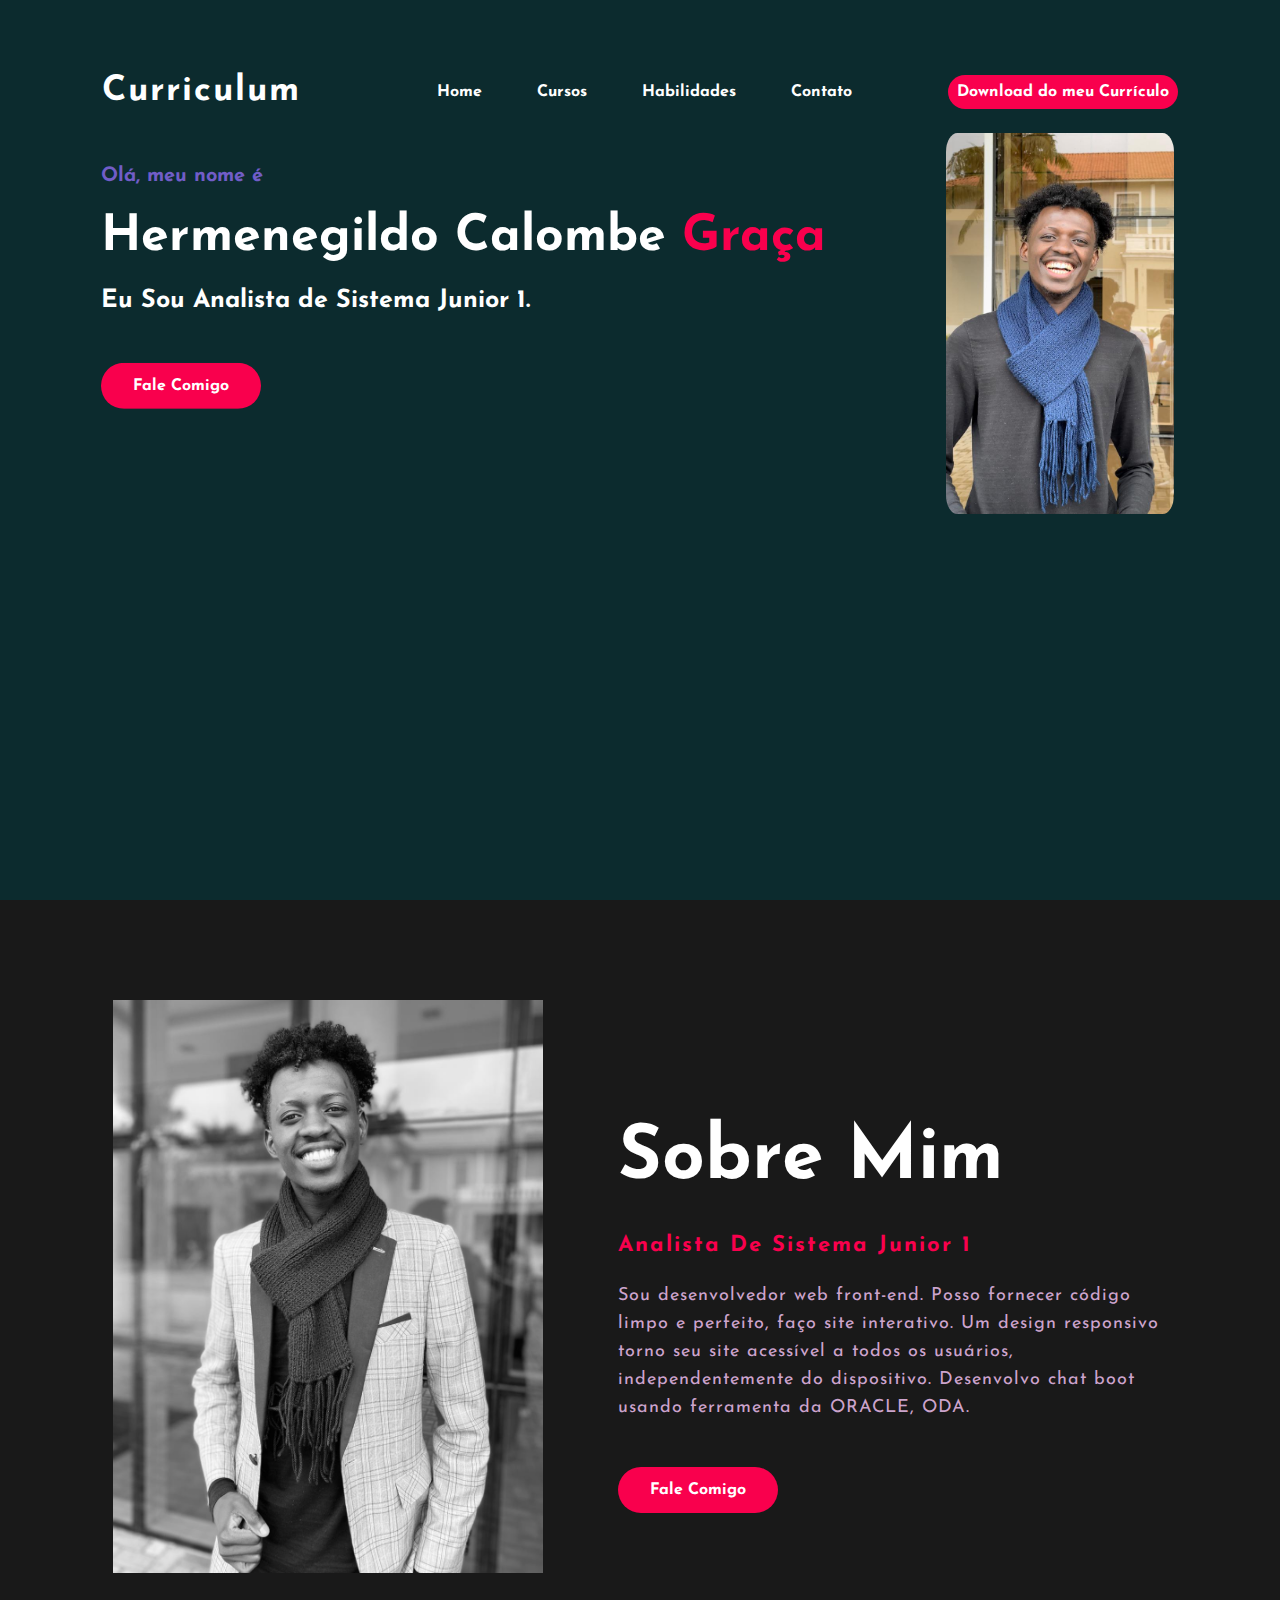
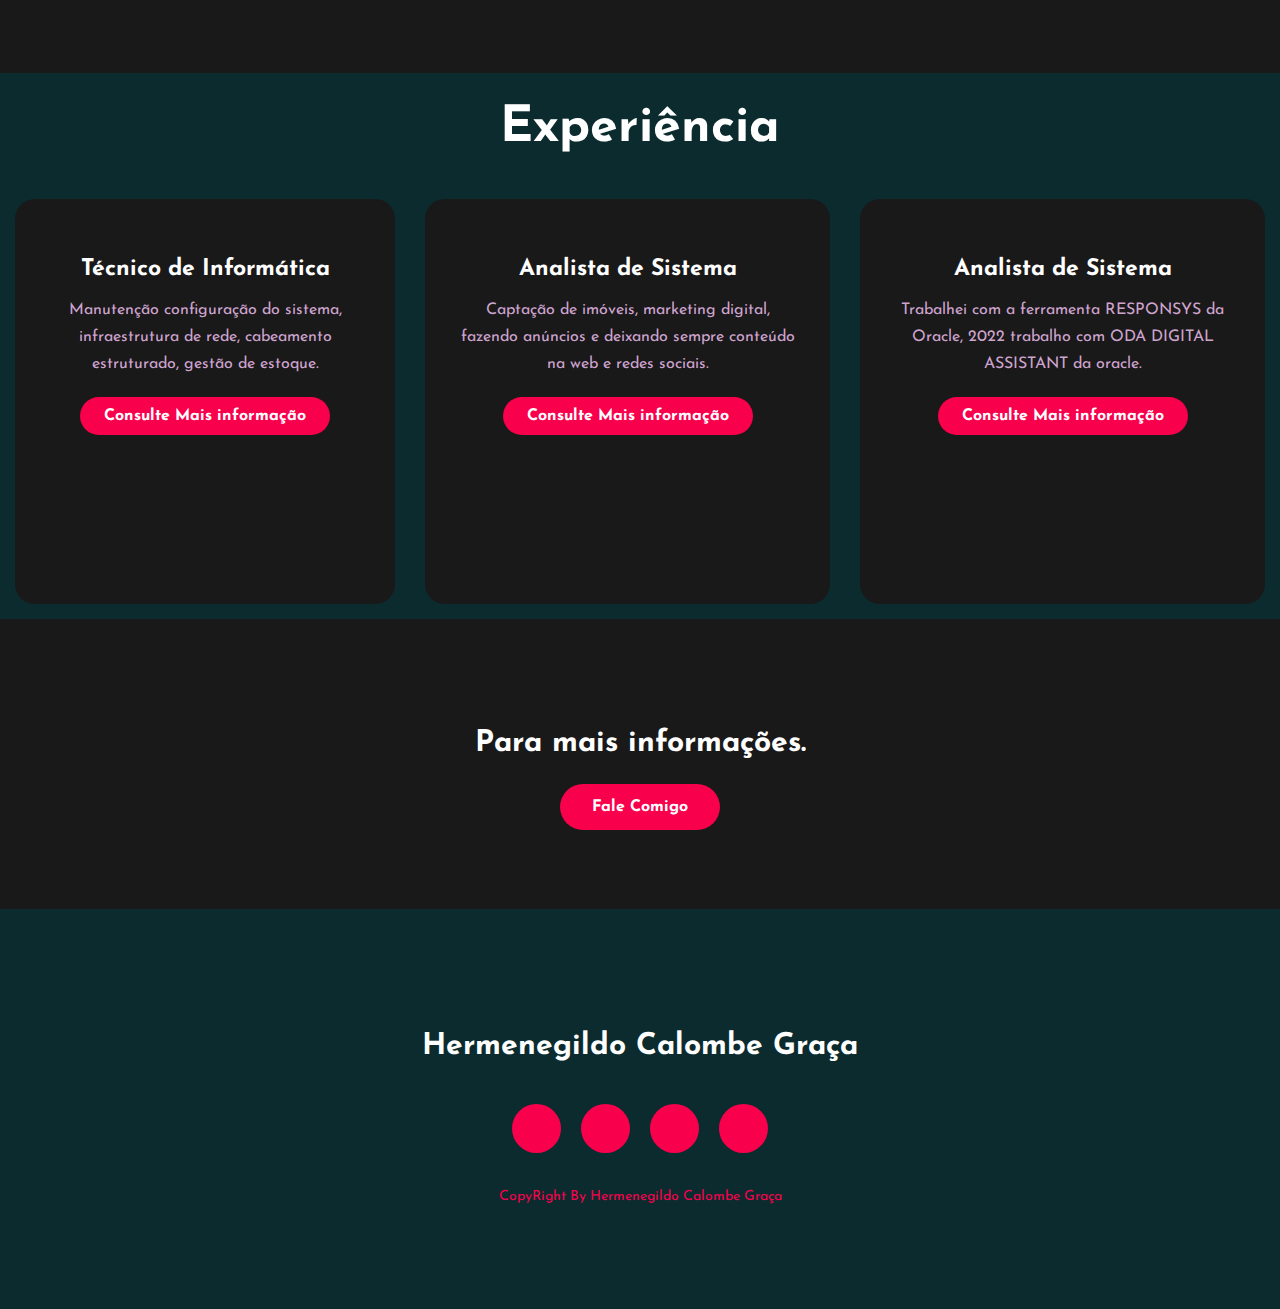
==== index.html @ 10846fb3 "atualização dos cursos" ====
<!DOCTYPE html>
<html>
<head>
	<title>Crurrículo - Gildo Graça</title>
	<link rel="stylesheet" type="text/css" href="css/style.css">

	<link rel="preconnect" href="https://fonts.gstatic.com">
  <link href="https://fonts.googleapis.com/css2?family=Josefin+Sans:ital,wght@0,100;0,200;0,300;0,400;0,500;0,600;0,700;1,100;1,200;1,300;1,400;1,500;1,600;1,700&display=swap" rel="stylesheet">

  <link rel="stylesheet" href="https://cdnjs.cloudflare.com/ajax/libs/font-awesome/5.15.3/css/all.min.css" integrity="sha512-iBBXm8fW90+nuLcSKlbmrPcLa0OT92xO1BIsZ+ywDWZCvqsWgccV3gFoRBv0z+8dLJgyAHIhR35VZc2oM/gI1w==" crossorigin="anonymous" referrerpolicy="no-referrer" />

</head>
<body>
	<!----início da seção---->
	<div class="hero">
		<nav>
			<h2 class="logo">Curriculum</h2>
			<ul>
				<li><a href="index.html">Home</a></li>
				<li><a href="Cursos.html">Cursos</a></li>
				<li><a href="Habilidades.html">Habilidades</a></li>
				<li><a href="Contato.html">Contato</a></li>
			</ul>
			<a href="https://2a831083-d3d1-4f25-ae53-e4034f30410e.filesusr.com/ugd/fa7536_d6d9c17bf68d46fa92240d5f2e0b13cd.pdf" class="btn" target="_blank">Download do meu Currículo</a>
		</nav>
		<div class="imagem-principal">
			<img class="img-Seg" src="img/Seg.jpeg" alt="imagem Seg">
		</div>
		<div class="content">
			<h4>Olá, meu nome é </h4>
			<h1>Hermenegildo Calombe <span>Graça</span></h1>
			<h3>Eu Sou Analista de Sistema Junior 1.</h3>
			 
				<form>
					<a class="link-as-button" href="Contato.html">Fale Comigo</button> 
					</a>
				</form>
			</div>
		</div>
	</div>
	<!----Sobre Mim---->
	<section class="about">
		<div class="main">
			<img src="img/main.jpeg">
			<div class="about-text">
				<h2>Sobre Mim</h2>
				<h5><span>Analista de Sistema Junior 1</span></h5>
				<p>Sou desenvolvedor web front-end. Posso fornecer código limpo e perfeito, faço site interativo. 
					Um design responsivo torno seu site acessível a todos os usuários, independentemente do dispositivo. 
					Desenvolvo chat boot usando ferramenta da ORACLE, ODA.</p>
				<a class="link-as-button" href="Contato.html">Fale Comigo</button> 
				</a>
			</div>
		</div>
	</section>
	<!-----Experiência----------->
	<div class="service">
		<div class="title">
			<h2>Experiência</h2>
		</div>
		<div class="box">
			<div class="card">
				<i class="fas fa-bars"></i>
				<h5>Técnico de Informática</h5>
				<div class="pra">
					<p>Manutenção configuração do sistema, infraestrutura de rede, 
						cabeamento estruturado, gestão de estoque.</p>
					<p style="text-align: center;">
						<a class="button" href="Contato.html">Consulte Mais informação</a>
					</p>
				</div>
			</div>
		<div class="box">
				<div class="card">
					<i class="fas fa-bars"></i>
					<h5>Analista de Sistema</h5>
					<div class="pra">
						<p>Captação de imóveis, marketing digital, fazendo anúncios e 
							deixando sempre conteúdo na web e redes sociais.</p>
						<p style="text-align: center;">
							<a class="button" href="Contato.html">Consulte Mais informação</a>
						</p>
					</div>
				</div>
		</div>
		<div class="box">
			<div class="card">
				<i class="fas fa-bars"></i>
				<h5>Analista de Sistema</h5>
				<div class="pra">
					<p>Trabalhei com a ferramenta RESPONSYS da Oracle,  
						2022 trabalho com ODA DIGITAL ASSISTANT da oracle.</p>
					<p style="text-align: center;">
						<a class="button" href="Contato.html">Consulte Mais informação</a>
					</p>
				</div>
			</div>
	</div>
	</div>
	<!------Fale comigo------>
	<div class="contact-me">
		<p>Para mais informações.</p>
		<a class="link-as-button" href="Contato.html">Fale Comigo</button> 
		</a>
	</div>
	<!------footer start--------->
	<footer>
		<p>Hermenegildo Calombe Graça</p>
		<div class="social">
			<a href="https://www.facebook.com/helmenegildo.gildopy"><i class="fab fa-facebook-f"></i></a>
			<a href="https://www.instagram.com/hermenegildograca2/"><i class="fab fa-instagram"></i></a>
			<a href="https://www.linkedin.com/in/hermenegildo-calombe-gra%C3%A7a-6b978b205/"><i class="fab fa-linkedin"></i></a> 
			<a href="https://web.whatsapp.com/"><i class="fab fa-whatsapp" ></i></a>			
		</div>
		<p class="end">CopyRight By Hermenegildo Calombe Graça</p>
	</footer>
</body>
</html>
---- css/style.css ----
*{
	font-family: 'Josefin Sans', sans-serif;	
	overflow-x: clip;
}
body{
	margin: 0rem;
    padding: 0;
	background-color: #0c2b2e;
    box-sizing: border-box;

}.imagem-principal{
	display: flex;
	justify-content: center;
	align-items: center;
}
.img-Seg {
    width: 228px;
    height: 381px;
	left: 10px;
    border-radius: 5%;
    margin-top: -5px;
	margin-left: 840px;
}
.hero{
	height: 100vh;
	width: 100%;
	margin: 0rem;
	box-sizing: border-box;
	background-position: center;
	background:#0c2b2e;
}
nav{
	display: flex;
	align-items: center;
	justify-content: space-between;
	padding-top: 45px;
	padding-left: 8%;
	padding-right: 8%;
}
.logo{
	color: white;
	font-size: 35px;
	letter-spacing: 2px;
	cursor: pointer;
	font-family: 'Josefin Sans', sans-serif;
}
span{
	color: #f9004d;
}
nav ul li{
	list-style-type: none;
	display: inline-block;
	padding: 10px  25px;
}
nav ul li a{
	color: white;
	text-decoration: none;
	font-weight: bold;
	text-transform: capitalize;
}
nav ul li a:hover{
	color: #f9004d;
	transition: .4s;
}
.btn{
	background-color:#f9004d;
	color: white;
	text-decoration: none;
	border: 4px solid transparent;
	font-weight: bold;
	padding: 5px 5px;
	display: flex;
	border-radius: 30px;
	transition: transform .4s; 
}
.btn:hover{
	transform: scale(1.2);
}
.content{
	margin-left: 6.300rem;
	top: 50%;
	left:8%;
	transform: translateY(-154%);
}
h1{
	color: white;
	margin: 20px 0px 20px;
	font-size: 50px;
}
h3{
	color: white;
	font-size: 25px;
	margin-bottom: 50px;
}
h4{
    height: auto;
    left: 100;
    font-size: 20px;
    font-family: 'Josefin Sans', sans-serif;
    color: #715dc7;
}
.newslatter form{
	width: 380px;
	max-width: 100%;
	position: center;
}
.newslatter form input:first-child{
	display: inline-block;
	width: 100%;
	padding: 14px 130px 14px 15px;
	border: 2px solid #f9004d;
	outline: none;
	border-radius: 30px;
}
.newslatter form input:last-child{
	position: center;
	display: inline-block;
	outline: none;
	cursor: pointer;
	border: none;
	padding: 10px 30px;
	border-radius: 30px;
	background-color:#f9004d;
	color: white;
	box-shadow: 0px 0px 5px #000, 0px 0px 15px #858585;
	top: 6px;
	right: 6px; 
}
.about{
	width: 100%;
	padding: 100px 0px;
	background-color: #191919;
}
.about img{
	height: auto;
	width: 430px;
}
.about-text{
	width: 550px;
}
.main{
	width: 1130px;
	max-width: 95%;
	margin: 0 auto;
	display: flex;
	align-items: center;
	justify-content: space-around;
}
.about-text h2{
	color: white;
	font-size: 75px;
	text-transform: capitalize;
	margin-bottom: 20px;
}
.about-text h5{
	color: white;
	letter-spacing: 2px;
	font-size: 22px;
	margin-bottom: 25px;
	text-transform: capitalize;
}
.about-text p{
	color: #fcfc;
	letter-spacing: 1px;
	line-height: 28px;
	font-size: 18px;
	margin-bottom: 45px;
}
button{
	background-color:#f9004d;
	color: white;
	text-decoration: none;
	border: 2px solid transparent;
	font-weight: bold;
	padding: 13px 30px;
	border-radius: 30px;
	transition: .4s; 
}
button:hover{
	background-color: transparent;
	border: 2px solid #f9004d;
	cursor: pointer;
}
.service{
	background: #0c2b2e;
	
}
.title h2{
	color: white;
	font-size: 50px;
	width: 1130px;
	margin: 30px auto;
	text-align: center;
}
.box {
    display: flex;
    justify-content: space-evenly;
    min-height: 400px;
    align-content: stretch;
    flex-direction: row;
    flex-wrap: unset;
}
.card{
	height: 365px;
	width: 335px;
	padding: 20px 35px;
	background: #191919;
	border-radius: 20px;
	margin: 15px;
	overflow: hidden;
	text-align: center;
}	
.card i{
	font-size: 50px;
	display: block;
	text-align: center;
	margin: 25px 0px;
	color: #f9004d;
}
h5{
	color: white;
	font-size: 23px;
	margin-bottom: 15px;
}
.pra p{
	color: #fcfc;
	font-size: 16px;
	line-height: 27px;
	margin-bottom: 25px;
}
.card .button{
	background-color:#f9004d;
	color: white;
	text-decoration: none;
	border: 2px solid transparent;
	font-weight: bold;
	padding: 9px 22px;
	border-radius: 30px;
	transition: .4s; 
}
.card .button:hover{
	background-color: transparent;
	border: 2px solid #f9004d;
	cursor: pointer;
}
.contact-me{
	width: 100%;
	height: 290px;
	background: #191919;
	display: flex;
	align-items: center;
	flex-direction: column;
	justify-content: center;
}
.contact-me p{
	color: white;
	font-size: 30px;
	font-weight: bold;
	margin-bottom: 25px;
}
.contact-me .button-two{
	background-color:#f9004d;
	color: white;
	text-decoration: none;
	border: 2px solid transparent;
	font-weight: bold;
	padding: 13px 30px;
	border-radius: 30px;
	transition: .4s; 
}
.contact-me .button-two:hover{
	background-color: transparent;
	border: 2px solid #f9004d;
	cursor: pointer;
}
footer{
	width: 100%;
	height: 400px;
	background: #0c2b2e;
	display: flex;
	flex-direction: column;
	align-items: center;
	justify-content: center;
}
footer p:nth-child(1){
	font-size: 30px;
	color: white;
	margin-bottom: 20px;
	font-weight: bold;
}
footer p:nth-child(2){
	color: white;
	font-size: 17px;
	width: 500px;
	text-align: center;
	line-height: 26px;
}
.social{
	display: flex;
}
.social a{
	width: 45px;
	height: 45px;
	display: flex;
	align-items: center;
	justify-content: center;
	background:  #f9004d;
	border-radius: 50%;
	border: 2px solid transparent;
	margin: 22px 10px;
	color: white;
	text-decoration: none;
	font-size: 20px;
}
.social a:hover{
	transform: scale(1.3);
	transition: .3s;
}
.end{
	color:#f9004d;
	height: auto;
	bottom: 35px;
	font-size: 14px; 
}
.link-as-button{
	appearance: button;
	background-color: #f9004d;
    color: white;
    text-decoration: none;
    border: 2px solid transparent;
    font-weight: bold;
    padding: 13px 30px;
    border-radius: 30px;
    transition: .4s;
	cursor: pointer;
}
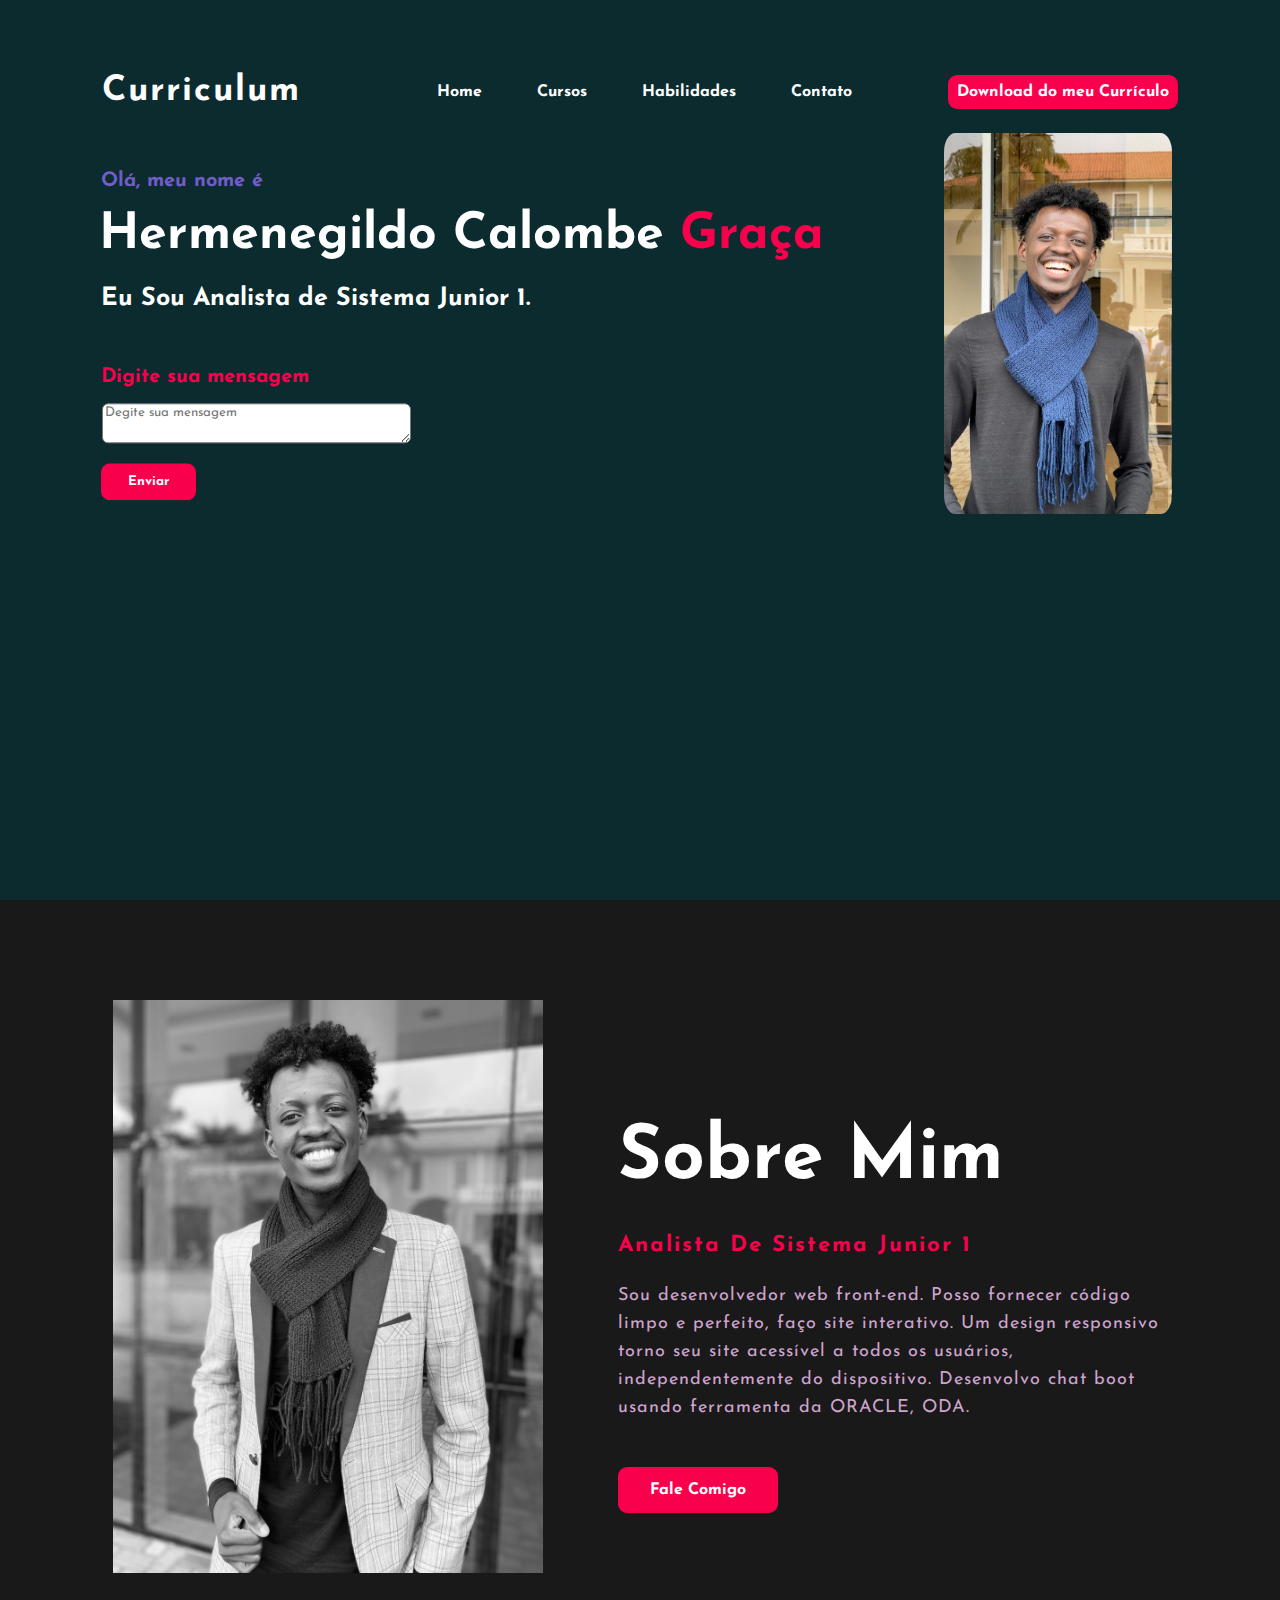
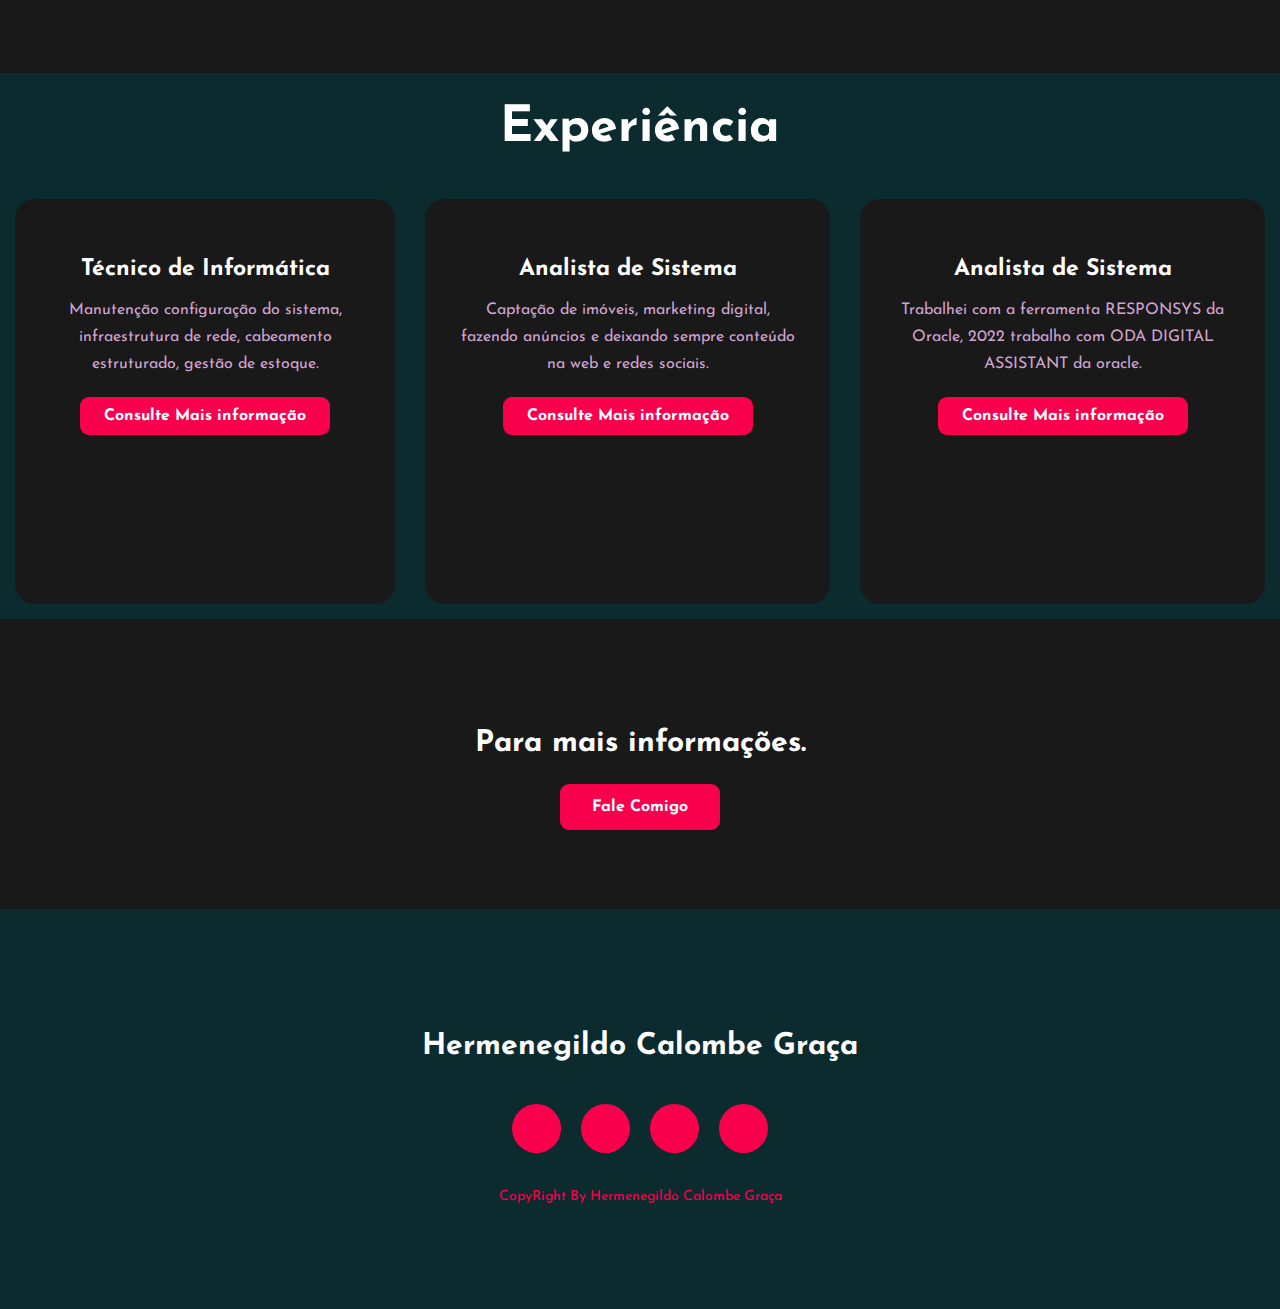
==== commit ec6c274e: "atualização do header" ====
--- a/index.html
+++ b/index.html
@@ -5,36 +5,39 @@
 	<link rel="stylesheet" type="text/css" href="css/style.css">
 
 	<link rel="preconnect" href="https://fonts.gstatic.com">
-  <link href="https://fonts.googleapis.com/css2?family=Josefin+Sans:ital,wght@0,100;0,200;0,300;0,400;0,500;0,600;0,700;1,100;1,200;1,300;1,400;1,500;1,600;1,700&display=swap" rel="stylesheet">
+    <link href="https://fonts.googleapis.com/css2?family=Josefin+Sans:ital,wght@0,100;0,200;0,300;0,400;0,500;0,600;0,700;1,100;1,200;1,300;1,400;1,500;1,600;1,700&display=swap" rel="stylesheet">
 
-  <link rel="stylesheet" href="https://cdnjs.cloudflare.com/ajax/libs/font-awesome/5.15.3/css/all.min.css" integrity="sha512-iBBXm8fW90+nuLcSKlbmrPcLa0OT92xO1BIsZ+ywDWZCvqsWgccV3gFoRBv0z+8dLJgyAHIhR35VZc2oM/gI1w==" crossorigin="anonymous" referrerpolicy="no-referrer" />
-
+    <link rel="stylesheet" href="https://cdnjs.cloudflare.com/ajax/libs/font-awesome/5.15.3/css/all.min.css" integrity="sha512-iBBXm8fW90+nuLcSKlbmrPcLa0OT92xO1BIsZ+ywDWZCvqsWgccV3gFoRBv0z+8dLJgyAHIhR35VZc2oM/gI1w==" crossorigin="anonymous" referrerpolicy="no-referrer" />
+    <div class="hero">
+	<nav>
+		<h2 class="logo">Curriculum</h2>
+		<ul>
+			<li><a href="index.html">Home</a></li>
+			<li><a href="Cursos.html">Cursos</a></li>
+			<li><a href="Habilidades.html">Habilidades</a></li>
+			<li><a href="Contato.html">Contato</a></li>
+		</ul>
+		<a href="https://2a831083-d3d1-4f25-ae53-e4034f30410e.filesusr.com/ugd/fa7536_d6d9c17bf68d46fa92240d5f2e0b13cd.pdf" class="btn" target="_blank">Download do meu Currículo</a>
+	</nav>
 </head>
 <body>
 	<!----início da seção---->
-	<div class="hero">
-		<nav>
-			<h2 class="logo">Curriculum</h2>
-			<ul>
-				<li><a href="index.html">Home</a></li>
-				<li><a href="Cursos.html">Cursos</a></li>
-				<li><a href="Habilidades.html">Habilidades</a></li>
-				<li><a href="Contato.html">Contato</a></li>
-			</ul>
-			<a href="https://2a831083-d3d1-4f25-ae53-e4034f30410e.filesusr.com/ugd/fa7536_d6d9c17bf68d46fa92240d5f2e0b13cd.pdf" class="btn" target="_blank">Download do meu Currículo</a>
-		</nav>
 		<div class="imagem-principal">
 			<img class="img-Seg" src="img/Seg.jpeg" alt="imagem Seg">
-		</div>
+		</div><br><br><br><br>
 		<div class="content">
-			<h4>Olá, meu nome é </h4>
+			<h4>Olá, meu nome é </h4><br>
 			<h1>Hermenegildo Calombe <span>Graça</span></h1>
-			<h3>Eu Sou Analista de Sistema Junior 1.</h3>
-			 
-				<form>
-					<a class="link-as-button" href="Contato.html">Fale Comigo</button> 
-					</a>
-				</form>
+			<h3>Eu Sou Analista de Sistema Junior 1.</h3> <br>
+		<form action="" method="POST">
+				<p>
+					<label><b>Digite sua mensagem </b> </label>
+				</p>
+				<p>
+					<textarea rows="3" cols="50" name="mensagem" required placeholder="Degite sua mensagem"></textarea>
+				</p> 
+				<button type="submit">Enviar</button>
+		</form>	
 			</div>
 		</div>
 	</div>
--- a/css/style.css
+++ b/css/style.css
@@ -19,7 +19,7 @@
 	left: 10px;
     border-radius: 5%;
     margin-top: -5px;
-	margin-left: 840px;
+	margin-left: 836px;
 }
 .hero{
 	height: 100vh;
@@ -70,13 +70,14 @@
 	font-weight: bold;
 	padding: 5px 5px;
 	display: flex;
-	border-radius: 30px;
+	border-radius: 9px;
 	transition: transform .4s; 
 }
 .btn:hover{
 	transform: scale(1.2);
 }
 .content{
+	margin: 100px;
 	margin-left: 6.300rem;
 	top: 50%;
 	left:8%;
@@ -84,20 +85,32 @@
 }
 h1{
 	color: white;
-	margin: 20px 0px 20px;
+	margin: 23px -2px 20px;
 	font-size: 50px;
 }
 h3{
 	color: white;
 	font-size: 25px;
-	margin-bottom: 50px;
+	margin-bottom: 24px;
 }
 h4{
-    height: auto;
-    left: 100;
+	margin: 0px;
+    height: 0px;
+    left: 100px;
     font-size: 20px;
     font-family: 'Josefin Sans', sans-serif;
     color: #715dc7;
+}
+label{
+	font-family: 'Josefin Sans', sans-serif;
+	color: #f9004d;
+	font-size: 20px;
+}
+textarea {
+    width: 303px;
+    height: 34px;
+    border-radius: 6px;
+    margin-left: 1px;
 }
 .newslatter form{
 	width: 380px;
@@ -172,8 +185,8 @@
 	text-decoration: none;
 	border: 2px solid transparent;
 	font-weight: bold;
-	padding: 13px 30px;
-	border-radius: 30px;
+	padding: 10px 25px;
+	border-radius: 9px;
 	transition: .4s; 
 }
 button:hover{
@@ -235,7 +248,7 @@
 	border: 2px solid transparent;
 	font-weight: bold;
 	padding: 9px 22px;
-	border-radius: 30px;
+	border-radius: 9px;
 	transition: .4s; 
 }
 .card .button:hover{
@@ -330,7 +343,7 @@
     border: 2px solid transparent;
     font-weight: bold;
     padding: 13px 30px;
-    border-radius: 30px;
+    border-radius: 9px;
     transition: .4s;
 	cursor: pointer;
 }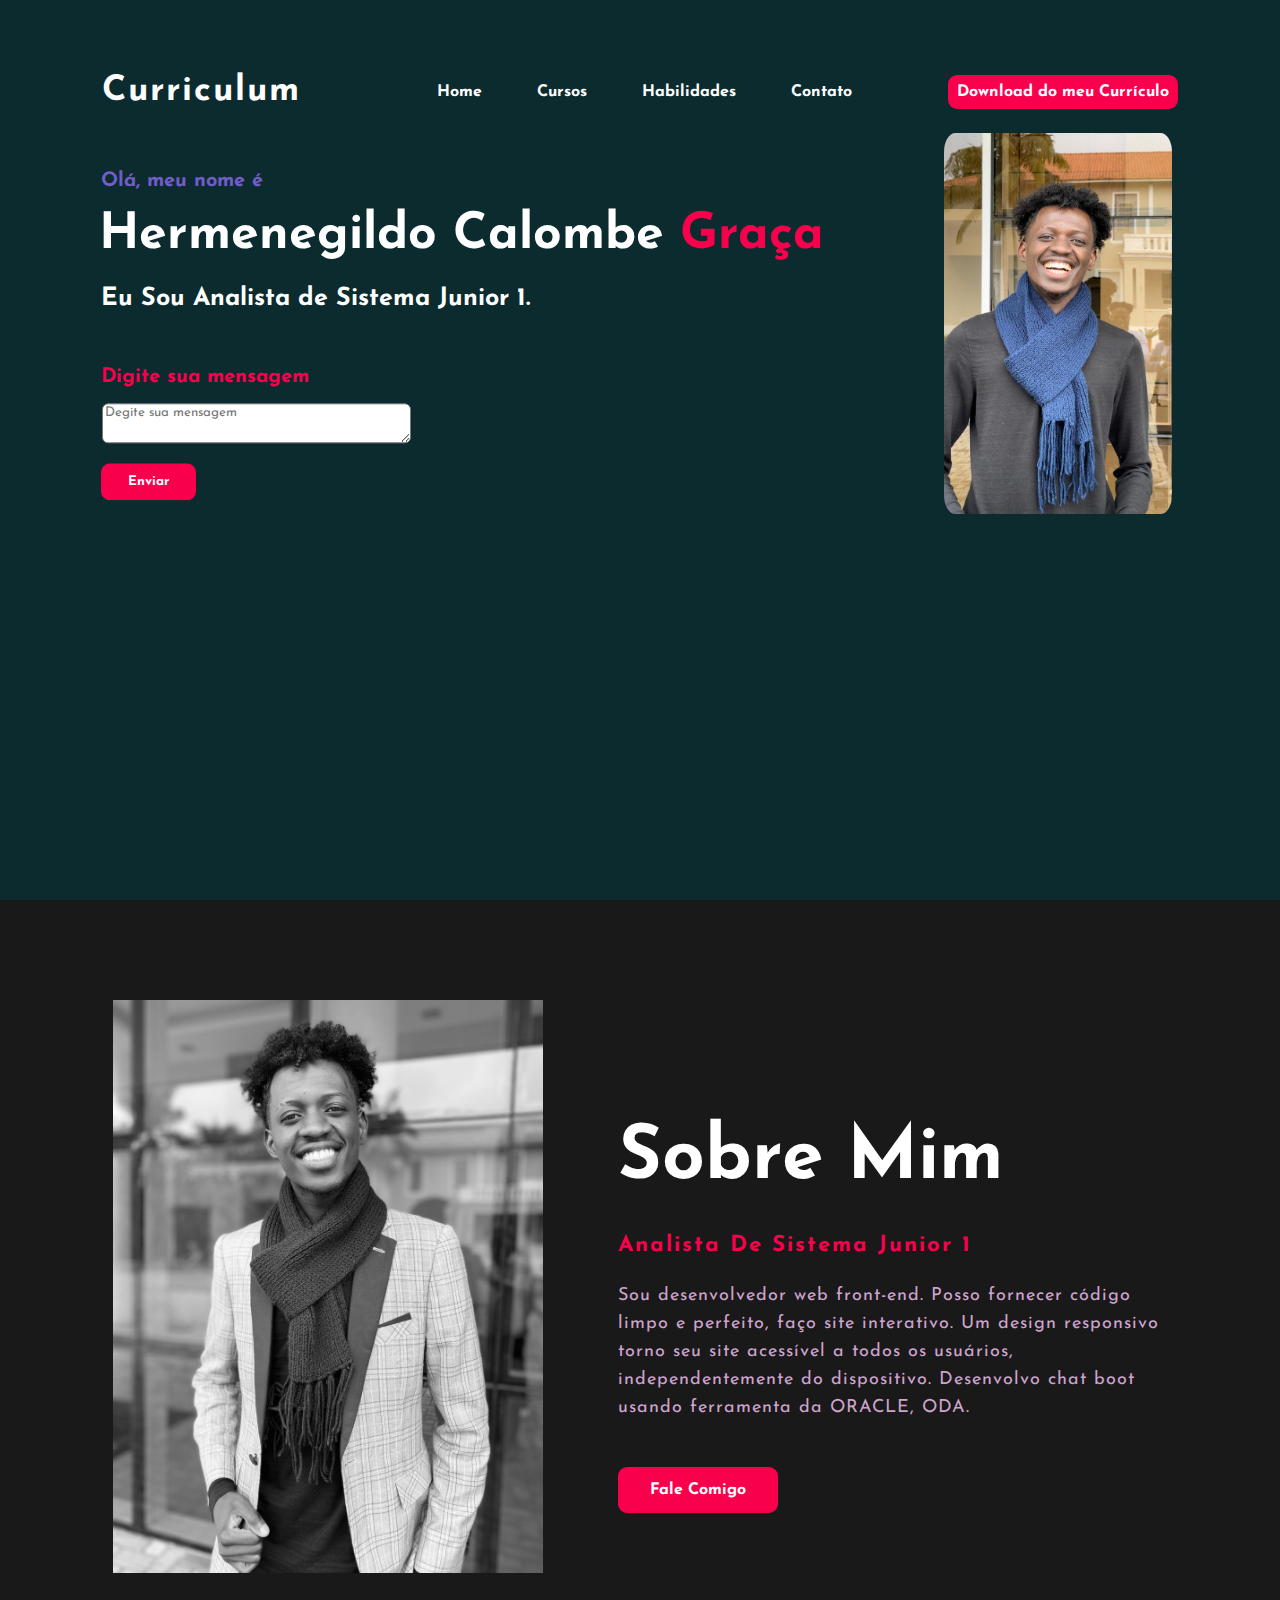
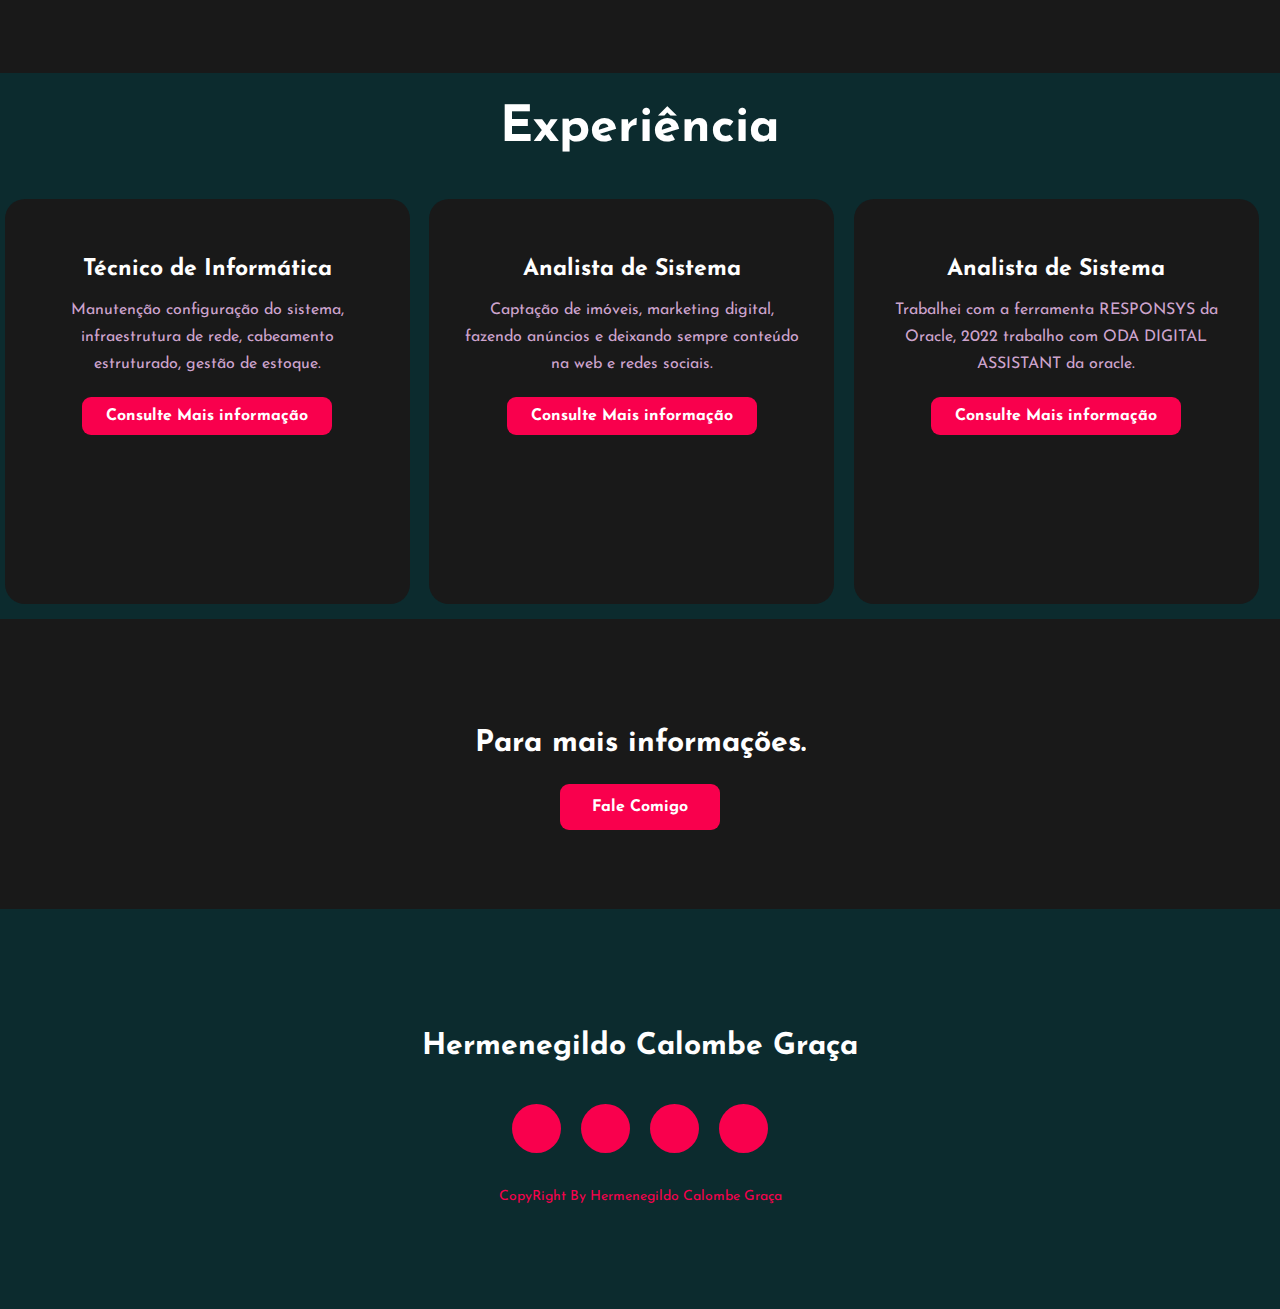
==== commit a1a2e2cc: "media query" ====
--- a/index.html
+++ b/index.html
@@ -1,18 +1,21 @@
 <!DOCTYPE html>
 <html>
 <head>
-	<title>Crurrículo - Gildo Graça</title>
+	<meta charset="UTF-8">
+	<meta http-equiv="X-UA-Compatible" content="IE=edge">
+	<meta name="viewport" content="width=device-width, initial-scale=1">
+
+	<title>Meu Site - Gildo Graça</title>
 	<link rel="stylesheet" type="text/css" href="css/style.css">
 
 	<link rel="preconnect" href="https://fonts.gstatic.com">
     <link href="https://fonts.googleapis.com/css2?family=Josefin+Sans:ital,wght@0,100;0,200;0,300;0,400;0,500;0,600;0,700;1,100;1,200;1,300;1,400;1,500;1,600;1,700&display=swap" rel="stylesheet">
-
     <link rel="stylesheet" href="https://cdnjs.cloudflare.com/ajax/libs/font-awesome/5.15.3/css/all.min.css" integrity="sha512-iBBXm8fW90+nuLcSKlbmrPcLa0OT92xO1BIsZ+ywDWZCvqsWgccV3gFoRBv0z+8dLJgyAHIhR35VZc2oM/gI1w==" crossorigin="anonymous" referrerpolicy="no-referrer" />
     <div class="hero">
 	<nav>
 		<h2 class="logo">Curriculum</h2>
 		<ul>
-			<li><a href="index.html">Home</a></li>
+			<li><a href="#sobremim">Home</a></li>
 			<li><a href="Cursos.html">Cursos</a></li>
 			<li><a href="Habilidades.html">Habilidades</a></li>
 			<li><a href="Contato.html">Contato</a></li>
@@ -23,18 +26,18 @@
 <body>
 	<!----início da seção---->
 		<div class="imagem-principal">
-			<img class="img-Seg" src="img/Seg.jpeg" alt="imagem Seg">
+		<img class="img-Seg" src="img/Seg.jpeg" alt="img-Seg">
 		</div><br><br><br><br>
 		<div class="content">
 			<h4>Olá, meu nome é </h4><br>
 			<h1>Hermenegildo Calombe <span>Graça</span></h1>
 			<h3>Eu Sou Analista de Sistema Junior 1.</h3> <br>
-		<form action="" method="POST">
+		<form action="https://formspree.io/f/xvonperb" method="POST">
 				<p>
 					<label><b>Digite sua mensagem </b> </label>
 				</p>
 				<p>
-					<textarea rows="3" cols="50" name="mensagem" required placeholder="Degite sua mensagem"></textarea>
+					<textarea rows="3" cols="50" name="mensagem" type="text" required="riquired" placeholder="Degite sua mensagem"></textarea>
 				</p> 
 				<button type="submit">Enviar</button>
 		</form>	
@@ -43,7 +46,7 @@
 	</div>
 	<!----Sobre Mim---->
 	<section class="about">
-		<div class="main">
+		<div class="main" id="sobremim">
 			<img src="img/main.jpeg">
 			<div class="about-text">
 				<h2>Sobre Mim</h2>
@@ -113,7 +116,7 @@
 			<a href="https://www.facebook.com/helmenegildo.gildopy"><i class="fab fa-facebook-f"></i></a>
 			<a href="https://www.instagram.com/hermenegildograca2/"><i class="fab fa-instagram"></i></a>
 			<a href="https://www.linkedin.com/in/hermenegildo-calombe-gra%C3%A7a-6b978b205/"><i class="fab fa-linkedin"></i></a> 
-			<a href="https://web.whatsapp.com/"><i class="fab fa-whatsapp" ></i></a>			
+			<a href="https://wa.me/5511981768138"><i class="fab fa-whatsapp" ></i></a>			
 		</div>
 		<p class="end">CopyRight By Hermenegildo Calombe Graça</p>
 	</footer>
--- a/css/style.css
+++ b/css/style.css
@@ -2,13 +2,15 @@
 	font-family: 'Josefin Sans', sans-serif;	
 	overflow-x: clip;
 }
+
 body{
 	margin: 0rem;
     padding: 0;
 	background-color: #0c2b2e;
     box-sizing: border-box;
 
-}.imagem-principal{
+}
+.imagem-principal{
 	display: flex;
 	justify-content: center;
 	align-items: center;
@@ -206,12 +208,12 @@
 	text-align: center;
 }
 .box {
-    display: flex;
-    justify-content: space-evenly;
+    
+    display: inline-flex;
     min-height: 400px;
-    align-content: stretch;
     flex-direction: row;
     flex-wrap: unset;
+	margin-left: -10.5px;
 }
 .card{
 	height: 365px;
@@ -346,4 +348,70 @@
     border-radius: 9px;
     transition: .4s;
 	cursor: pointer;
-}+}
+@media screen and (max-width:600px) {
+	footer p:nth-child(1) {
+		width: 86%;
+		font-size: 20px;
+		margin-left: 55px;
+	}
+	.contact-me p {
+		width: 100%;
+		font-size: 30px;
+		margin-left: 70px;
+	}
+	.box, .card{
+	    margin-left: 2px;
+		flex-direction: column;
+	}
+	.main{
+		width: 85%;
+	}
+	.about img {
+		width: 0%;
+		
+	}
+	.about {
+		width: 100%;
+		margin-top: 0;
+	}
+	.imagem-principal {
+		width: 0%;
+	}
+	.hero nav{
+		width: 100%;
+		margin-top: -2px;
+	}
+	h1{
+		width: 100%;
+		font-size: 25px;
+	}
+	h3{
+		width: 100%;
+		font-size: 16px;
+	}
+	.logo {
+		width: 100%;
+		font-size: 23px;
+		margin-top: -152px;
+		margin-left: -24px;
+	}
+	nav ul li{
+		width: 100%;
+		margin-left: -54px;
+		margin-top: 5px;
+	}
+	.btn {
+		width: 100%;
+		margin-top: -210px;
+		margin-left: -207px;
+		font-size: 13px;
+	}
+	.content {
+		width: 100%;
+		margin-left: 20px;
+		margin-top: 45px;
+	}
+
+}
+    